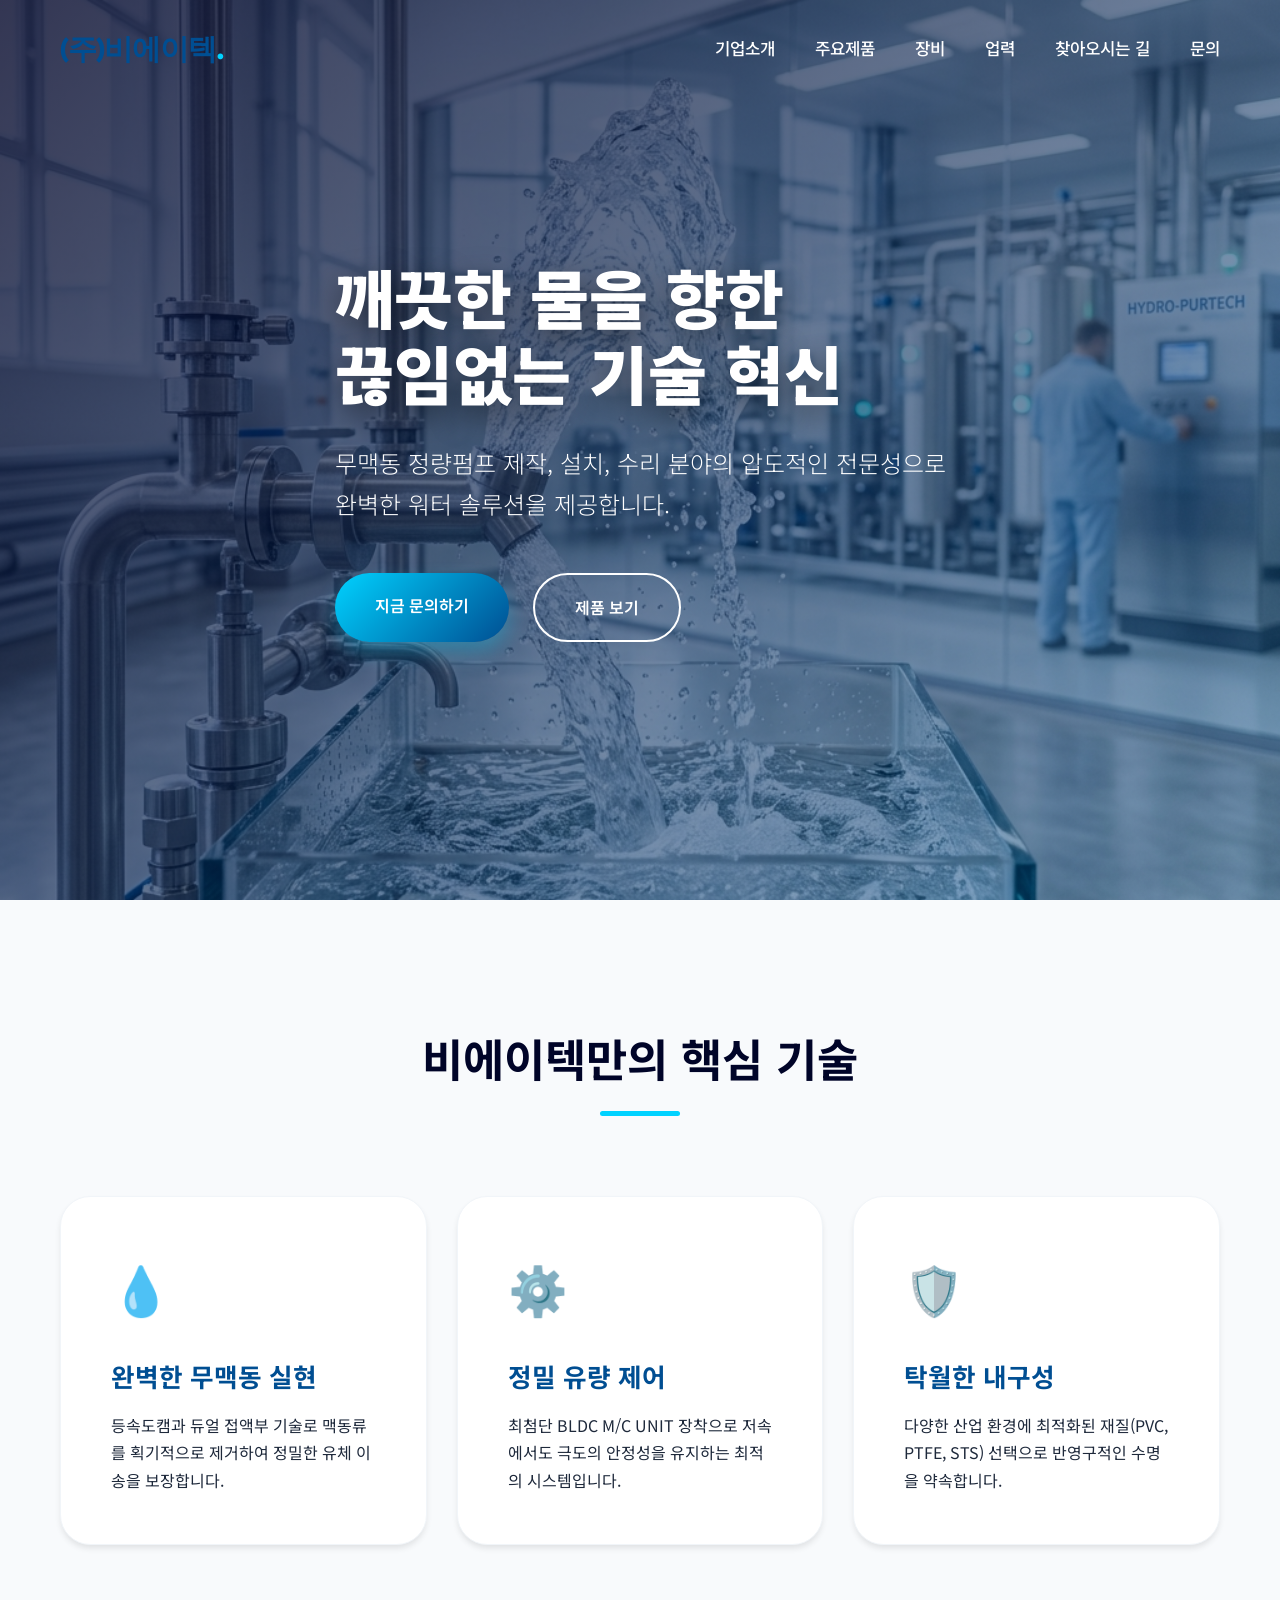
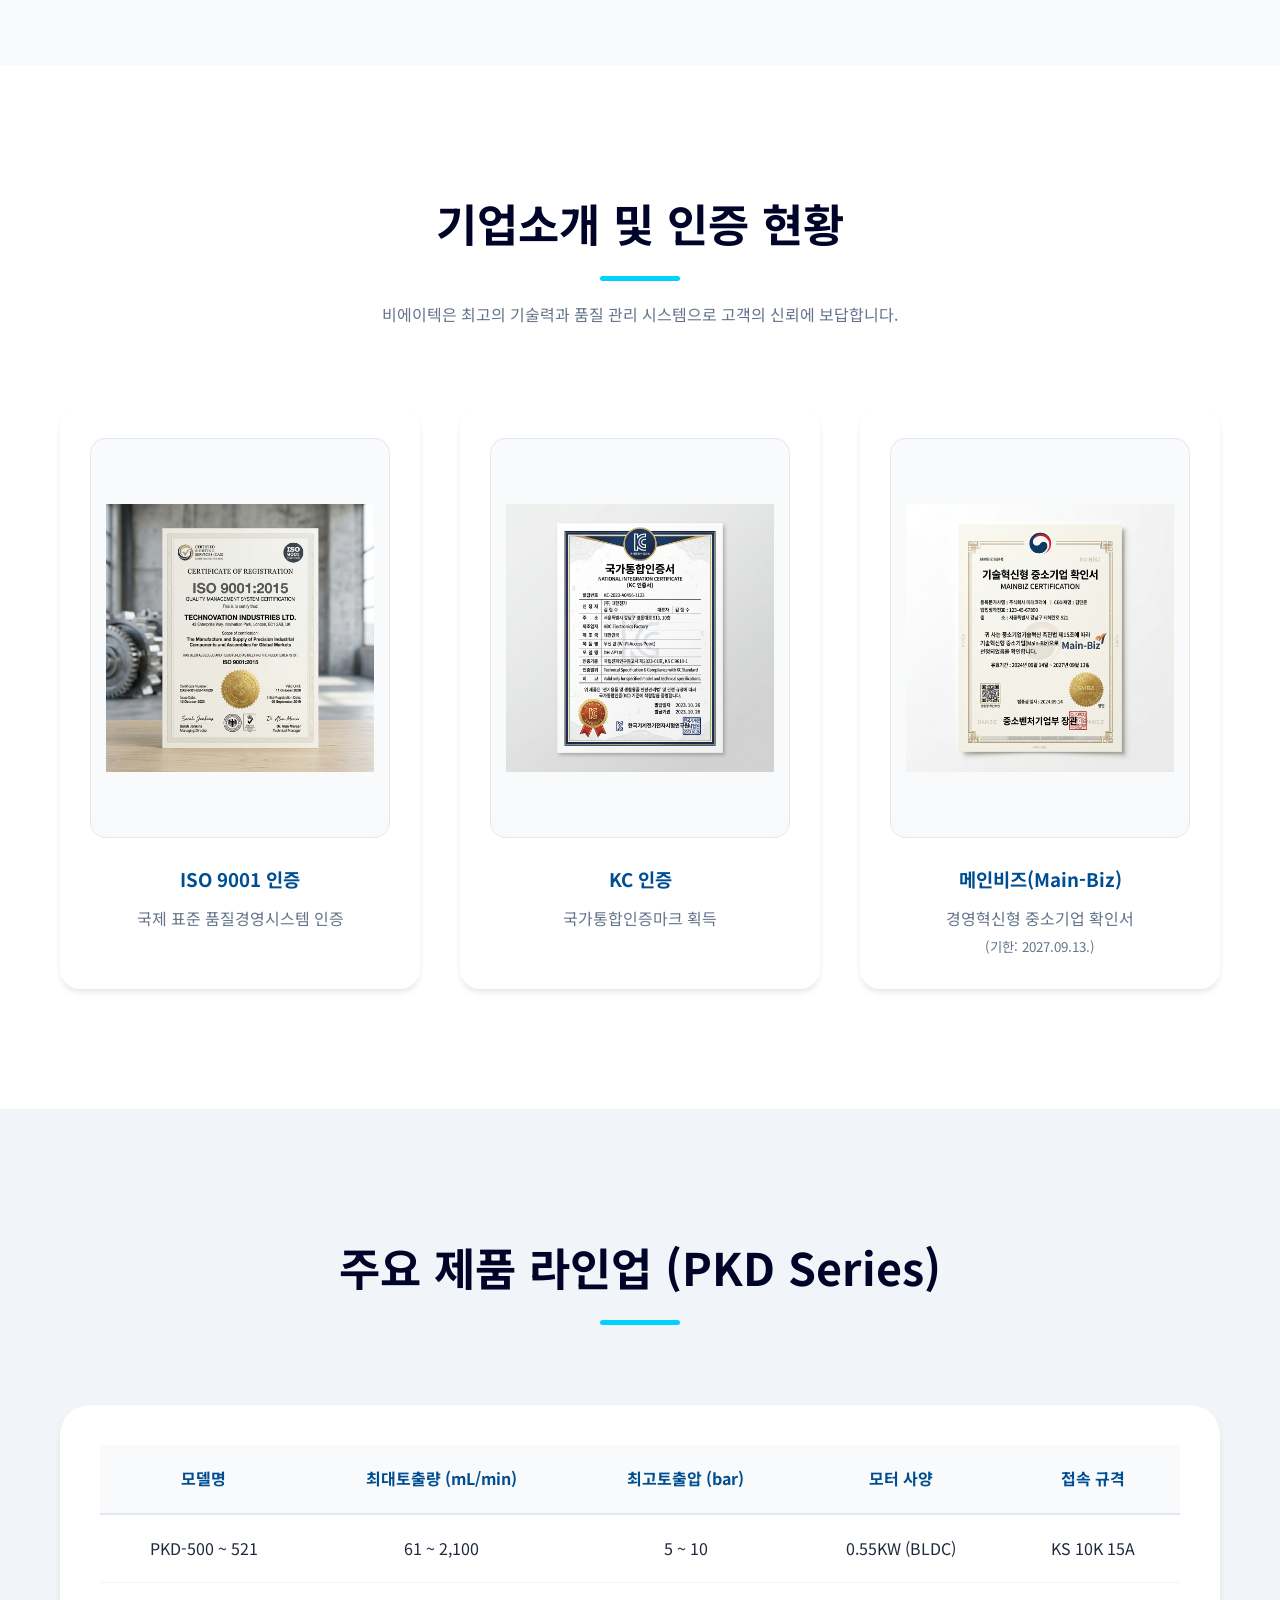
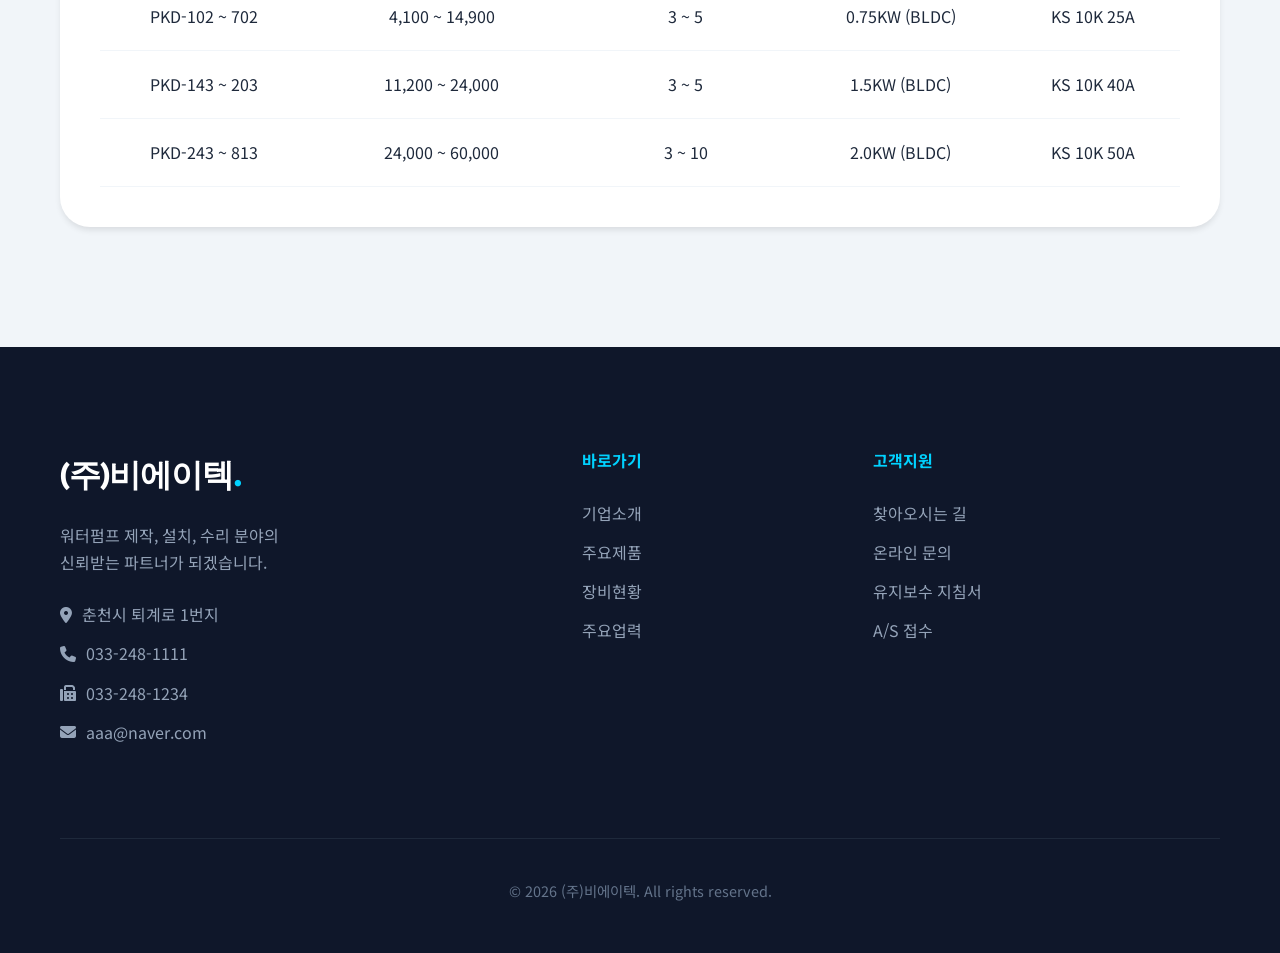
==== Web_ebook/index.html @ 2e884ddb "펌프유지관리지침서를 장비를 클릭하면 스크롤로 이미지로 볼 수 있도록 수정해줘." ====
<!DOCTYPE html>
<html lang="ko">
<head>
    <meta charset="UTF-8">
    <meta name="viewport" content="width=device-width, initial-scale=1.0">
    <title>(주)비에이텍 - 워터펌프 제작·설치·수리 전문기업</title>
    <meta name="description" content="(주)비에이텍은 무맥동 정량펌프 전문 제작 및 유지보수 기업입니다.">
    <link rel="stylesheet" href="index.css">
    <!-- Font Awesome for icons -->
    <link rel="stylesheet" href="https://cdnjs.cloudflare.com/ajax/libs/font-awesome/6.4.0/css/all.min.css">
</head>
<body>

    <!-- Header Navigation -->
    <nav id="navbar">
        <div class="container nav-content">
            <a href="index.html" class="logo">(주)비에이텍<span>.</span></a>
            <ul class="nav-links">
                <li><a href="#certifications">기업소개</a></li>
                <li><a href="product.html">주요제품</a></li>
                <li><a href="equipment.html">장비</a></li>
                <li><a href="sales_history.html">업력</a></li>
                <li><a href="map.html">찾아오시는 길</a></li>
                <li><a href="inquiry.html">문의</a></li>
            </ul>
        </div>
    </nav>

    <!-- Hero Section -->
    <section class="hero">
        <div class="hero-overlay"></div>
        <!-- Using a placeholder if local image is not ready, but the CSS will handle the background -->
        <img src="hero.png" alt="Clean Water" class="hero-img">
        <div class="container hero-content">
            <h1 class="reveal">깨끗한 물을 향한<br>끊임없는 기술 혁신</h1>
            <p class="reveal">무맥동 정량펌프 제작, 설치, 수리 분야의 압도적인 전문성으로<br>완벽한 워터 솔루션을 제공합니다.</p>
            <div class="cta-group reveal">
                <a href="inquiry.html" class="btn btn-primary">지금 문의하기</a>
                <a href="product.html" class="btn" style="border: 2px solid white; color: white;">제품 보기</a>
            </div>
        </div>
    </section>

    <!-- Features Section -->
    <section id="features" class="section">
        <div class="container">
            <div class="section-header reveal">
                <h2>비에이텍만의 핵심 기술</h2>
                <div class="divider"></div>
            </div>
            <div class="features-grid">
                <div class="feature-card reveal">
                    <span class="feature-icon">💧</span>
                    <h3>완벽한 무맥동 실현</h3>
                    <p>등속도캠과 듀얼 접액부 기술로 맥동류를 획기적으로 제거하여 정밀한 유체 이송을 보장합니다.</p>
                </div>
                <div class="feature-card reveal">
                    <span class="feature-icon">⚙️</span>
                    <h3>정밀 유량 제어</h3>
                    <p>최첨단 BLDC M/C UNIT 장착으로 저속에서도 극도의 안정성을 유지하는 최적의 시스템입니다.</p>
                </div>
                <div class="feature-card reveal">
                    <span class="feature-icon">🛡️</span>
                    <h3>탁월한 내구성</h3>
                    <p>다양한 산업 환경에 최적화된 재질(PVC, PTFE, STS) 선택으로 반영구적인 수명을 약속합니다.</p>
                </div>
            </div>
        </div>
    </section>

    <!-- Certifications Section -->
    <section id="certifications" class="section" style="background-color: white;">
        <div class="container">
            <div class="section-header reveal">
                <h2>기업소개 및 인증 현황</h2>
                <div class="divider"></div>
                <p style="margin-top: 20px; color: var(--text-muted);">비에이텍은 최고의 기술력과 품질 관리 시스템으로 고객의 신뢰에 보답합니다.</p>
            </div>
            <div class="cert-grid">
                <div class="cert-item reveal">
                    <div class="cert-img-wrapper">
                        <img src="cert_iso.png" alt="ISO 9001 인증서">
                    </div>
                    <h3>ISO 9001 인증</h3>
                    <p>국제 표준 품질경영시스템 인증</p>
                </div>
                <div class="cert-item reveal">
                    <div class="cert-img-wrapper">
                        <img src="cert_kc.png" alt="KC 인증서">
                    </div>
                    <h3>KC 인증</h3>
                    <p>국가통합인증마크 획득</p>
                </div>
                <div class="cert-item reveal">
                    <div class="cert-img-wrapper">
                        <img src="cert_mainbiz.png" alt="메인비즈 확인서">
                    </div>
                    <h3>메인비즈(Main-Biz)</h3>
                    <p>경영혁신형 중소기업 확인서<br><small>(기한: 2027.09.13.)</small></p>
                </div>
            </div>
        </div>
    </section>

    <!-- Product Table Section -->
    <section id="products" class="section" style="background-color: #f1f5f9;">
        <div class="container">
            <div class="section-header reveal">
                <h2>주요 제품 라인업 (PKD Series)</h2>
                <div class="divider"></div>
            </div>
            <div class="table-container reveal">
                <table>
                    <thead>
                        <tr>
                            <th>모델명</th>
                            <th>최대토출량 (mL/min)</th>
                            <th>최고토출압 (bar)</th>
                            <th>모터 사양</th>
                            <th>접속 규격</th>
                        </tr>
                    </thead>
                    <tbody>
                        <tr>
                            <td>PKD-500 ~ 521</td>
                            <td>61 ~ 2,100</td>
                            <td>5 ~ 10</td>
                            <td>0.55KW (BLDC)</td>
                            <td>KS 10K 15A</td>
                        </tr>
                        <tr>
                            <td>PKD-102 ~ 702</td>
                            <td>4,100 ~ 14,900</td>
                            <td>3 ~ 5</td>
                            <td>0.75KW (BLDC)</td>
                            <td>KS 10K 25A</td>
                        </tr>
                        <tr>
                            <td>PKD-143 ~ 203</td>
                            <td>11,200 ~ 24,000</td>
                            <td>3 ~ 5</td>
                            <td>1.5KW (BLDC)</td>
                            <td>KS 10K 40A</td>
                        </tr>
                        <tr>
                            <td>PKD-243 ~ 813</td>
                            <td>24,000 ~ 60,000</td>
                            <td>3 ~ 10</td>
                            <td>2.0KW (BLDC)</td>
                            <td>KS 10K 50A</td>
                        </tr>
                    </tbody>
                </table>
            </div>
        </div>
    </section>

    <!-- Footer Section -->
    <footer>
        <div class="container">
            <div class="footer-grid">
                <div class="footer-brand">
                    <h3 class="logo">(주)비에이텍<span>.</span></h3>
                    <p style="margin-bottom: 25px; color: #94a3b8;">워터펌프 제작, 설치, 수리 분야의<br>신뢰받는 파트너가 되겠습니다.</p>
                    <div class="footer-info">
                        <p><i class="fas fa-map-marker-alt"></i> 춘천시 퇴계로 1번지</p>
                        <p><i class="fas fa-phone"></i> 033-248-1111</p>
                        <p><i class="fas fa-fax"></i> 033-248-1234</p>
                        <p><i class="fas fa-envelope"></i> aaa@naver.com</p>
                    </div>
                </div>
                <div class="footer-links">
                    <h4>바로가기</h4>
                    <ul>
                        <li><a href="intro.html">기업소개</a></li>
                        <li><a href="product.html">주요제품</a></li>
                        <li><a href="equipment.html">장비현황</a></li>
                        <li><a href="sales_history.html">주요업력</a></li>
                    </ul>
                </div>
                <div class="footer-links">
                    <h4>고객지원</h4>
                    <ul>
                        <li><a href="map.html">찾아오시는 길</a></li>
                        <li><a href="inquiry.html">온라인 문의</a></li>
                        <li><a href="#">유지보수 지침서</a></li>
                        <li><a href="#">A/S 접수</a></li>
                    </ul>
                </div>
            </div>
            <div class="footer-bottom">
                <p>&copy; 2026 (주)비에이텍. All rights reserved.</p>
            </div>
        </div>
    </footer>

    <script src="script.js"></script>
</body>
</html>
---- Web_ebook/index.css ----
@import url('https://fonts.googleapis.com/css2?family=Outfit:wght@300;400;600;800&family=Noto+Sans+KR:wght@300;400;500;700;900&display=swap');

:root {
    --primary: #004e92;
    --primary-dark: #000428;
    --secondary: #00d2ff;
    --accent: #00f2fe;
    --white: #ffffff;
    --bg-light: #f8fafc;
    --text-main: #1e293b;
    --text-muted: #64748b;
    --glass: rgba(255, 255, 255, 0.7);
    --glass-border: rgba(255, 255, 255, 0.4);
    --shadow-sm: 0 4px 6px -1px rgb(0 0 0 / 0.1);
    --shadow-lg: 0 20px 25px -5px rgb(0 0 0 / 0.1);
    --transition: all 0.5s cubic-bezier(0.4, 0, 0.2, 1);
}

* {
    margin: 0;
    padding: 0;
    box-sizing: border-box;
}

body {
    font-family: 'Noto Sans KR', sans-serif;
    color: var(--text-main);
    line-height: 1.7;
    background-color: var(--bg-light);
    overflow-x: hidden;
}

/* --- Layout --- */
.container {
    max-width: 1200px;
    margin: 0 auto;
    padding: 0 20px;
}

section {
    padding: 120px 0;
}

/* --- Navigation --- */
nav {
    position: fixed;
    top: 0;
    width: 100%;
    z-index: 1000;
    padding: 1.5rem 0;
    transition: var(--transition);
}

nav.scrolled {
    background: rgba(255, 255, 255, 0.85);
    backdrop-filter: blur(15px);
    padding: 1rem 0;
    box-shadow: var(--shadow-sm);
    border-bottom: 1px solid var(--glass-border);
}

.nav-content {
    display: flex;
    justify-content: space-between;
    align-items: center;
}

.logo {
    font-family: 'Outfit', sans-serif;
    font-size: 1.8rem;
    font-weight: 800;
    color: var(--primary);
    text-decoration: none;
    letter-spacing: -1px;
}

.logo span {
    color: var(--secondary);
}

.nav-links {
    display: flex;
    gap: 2.5rem;
    list-style: none;
}

.nav-links a {
    text-decoration: none;
    color: var(--text-main);
    font-weight: 500;
    font-size: 1.05rem;
    transition: var(--transition);
    position: relative;
}

nav:not(.scrolled) .nav-links a {
    color: white;
}

.nav-links a::after {
    content: '';
    position: absolute;
    bottom: -5px;
    left: 0;
    width: 0;
    height: 2px;
    background: var(--secondary);
    transition: var(--transition);
}

.nav-links a:hover::after {
    width: 100%;
}

/* --- Hero Section --- */
.hero {
    height: 100vh;
    display: flex;
    align-items: center;
    position: relative;
    background: var(--primary-dark);
    color: white;
    overflow: hidden;
}

.hero-overlay {
    position: absolute;
    top: 0;
    left: 0;
    width: 100%;
    height: 100%;
    background: linear-gradient(135deg, rgba(0, 4, 40, 0.8) 0%, rgba(0, 78, 146, 0.4) 100%);
    z-index: 1;
}

.hero-img {
    position: absolute;
    top: 0;
    left: 0;
    width: 100%;
    height: 100%;
    object-fit: cover;
    z-index: 0;
    animation: zoomOut 20s infinite alternate;
}

@keyframes zoomOut {
    from { transform: scale(1); }
    to { transform: scale(1.1); }
}

.hero-content {
    position: relative;
    z-index: 2;
    max-width: 800px;
}

.hero h1 {
    font-size: 4rem;
    font-weight: 900;
    line-height: 1.2;
    margin-bottom: 2rem;
    text-shadow: 0 10px 30px rgba(0,0,0,0.5);
}

.hero p {
    font-size: 1.5rem;
    font-weight: 300;
    margin-bottom: 3rem;
    opacity: 0.9;
}

.cta-group {
    display: flex;
    gap: 1.5rem;
}

.btn {
    padding: 1.2rem 2.5rem;
    border-radius: 50px;
    font-weight: 600;
    text-decoration: none;
    transition: var(--transition);
    display: inline-block;
}

.btn-primary {
    background: linear-gradient(135deg, var(--secondary), var(--primary));
    color: white;
    box-shadow: 0 10px 20px rgba(0, 210, 255, 0.3);
}

.btn-primary:hover {
    transform: translateY(-5px);
    box-shadow: 0 15px 30px rgba(0, 210, 255, 0.4);
}

/* --- Features --- */
.section-header {
    text-align: center;
    margin-bottom: 80px;
}

.section-header h2 {
    font-size: 2.8rem;
    color: var(--primary-dark);
    margin-bottom: 15px;
}

.section-header .divider {
    width: 80px;
    height: 5px;
    background: var(--secondary);
    margin: 0 auto;
    border-radius: 10px;
}

.features-grid {
    display: grid;
    grid-template-columns: repeat(auto-fit, minmax(350px, 1fr));
    gap: 30px;
}

.feature-card {
    background: white;
    padding: 50px;
    border-radius: 30px;
    box-shadow: var(--shadow-sm);
    transition: var(--transition);
    border: 1px solid #f1f5f9;
}

.feature-card:hover {
    transform: translateY(-10px);
    box-shadow: var(--shadow-lg);
}

.feature-icon {
    font-size: 3rem;
    margin-bottom: 25px;
    display: block;
}

.feature-card h3 {
    font-size: 1.6rem;
    margin-bottom: 15px;
    color: var(--primary);
}

/* --- Certifications --- */
.cert-grid {
    display: grid;
    grid-template-columns: repeat(auto-fit, minmax(300px, 1fr));
    gap: 40px;
    margin-top: 50px;
}

.cert-item {
    text-align: center;
    background: white;
    padding: 30px;
    border-radius: 20px;
    box-shadow: var(--shadow-sm);
    transition: var(--transition);
}

.cert-item:hover {
    transform: translateY(-15px);
    box-shadow: var(--shadow-lg);
}

.cert-img-wrapper {
    width: 100%;
    height: 400px;
    background: #f8fafc;
    border-radius: 15px;
    overflow: hidden;
    margin-bottom: 25px;
    border: 1px solid #e2e8f0;
    display: flex;
    align-items: center;
    justify-content: center;
}

.cert-img-wrapper img {
    max-width: 90%;
    max-height: 90%;
    object-fit: contain;
    transition: var(--transition);
}

.cert-item:hover .cert-img-wrapper img {
    transform: scale(1.05);
}

.cert-item h3 {
    color: var(--primary);
    margin-bottom: 10px;
}

.cert-item p {
    color: var(--text-muted);
}

/* --- Table --- */
.table-container {
    background: white;
    padding: 40px;
    border-radius: 30px;
    box-shadow: var(--shadow-sm);
    overflow-x: auto;
}

table {
    width: 100%;
    border-collapse: collapse;
    min-width: 800px;
}

th {
    background: var(--bg-light);
    color: var(--primary);
    padding: 20px;
    text-align: center;
    font-weight: 700;
    border-bottom: 2px solid #e2e8f0;
}

td {
    padding: 20px;
    text-align: center;
    border-bottom: 1px solid #f1f5f9;
}

tr:hover {
    background-color: #f8fafc;
}

/* --- Footer --- */
footer {
    background: #0f172a;
    color: white;
    padding: 100px 0 50px;
}

.footer-grid {
    display: grid;
    grid-template-columns: 2fr 1fr 1.5fr;
    gap: 60px;
    margin-bottom: 80px;
}

.footer-brand h3 {
    font-size: 2rem;
    margin-bottom: 20px;
    color: white;
}

.footer-info p {
    color: #94a3b8;
    margin-bottom: 12px;
    display: flex;
    align-items: center;
    gap: 10px;
}

.footer-links h4 {
    margin-bottom: 25px;
    color: var(--secondary);
}

.footer-links ul {
    list-style: none;
}

.footer-links li {
    margin-bottom: 12px;
}

.footer-links a {
    color: #94a3b8;
    text-decoration: none;
    transition: var(--transition);
}

.footer-links a:hover {
    color: white;
    padding-left: 5px;
}

.footer-bottom {
    border-top: 1px solid #1e293b;
    padding-top: 40px;
    text-align: center;
    color: #64748b;
    font-size: 0.9rem;
}

/* --- Animations --- */
.reveal {
    opacity: 0;
    transform: translateY(40px);
    transition: all 1s ease-out;
}

.reveal.active {
    opacity: 1;
    transform: translateY(0);
}

/* Responsive */
@media (max-width: 1024px) {
    .footer-grid { grid-template-columns: 1fr 1fr; }
}

@media (max-width: 768px) {
    .hero h1 { font-size: 2.5rem; }
    .nav-links { display: none; }
    .footer-grid { grid-template-columns: 1fr; }
}
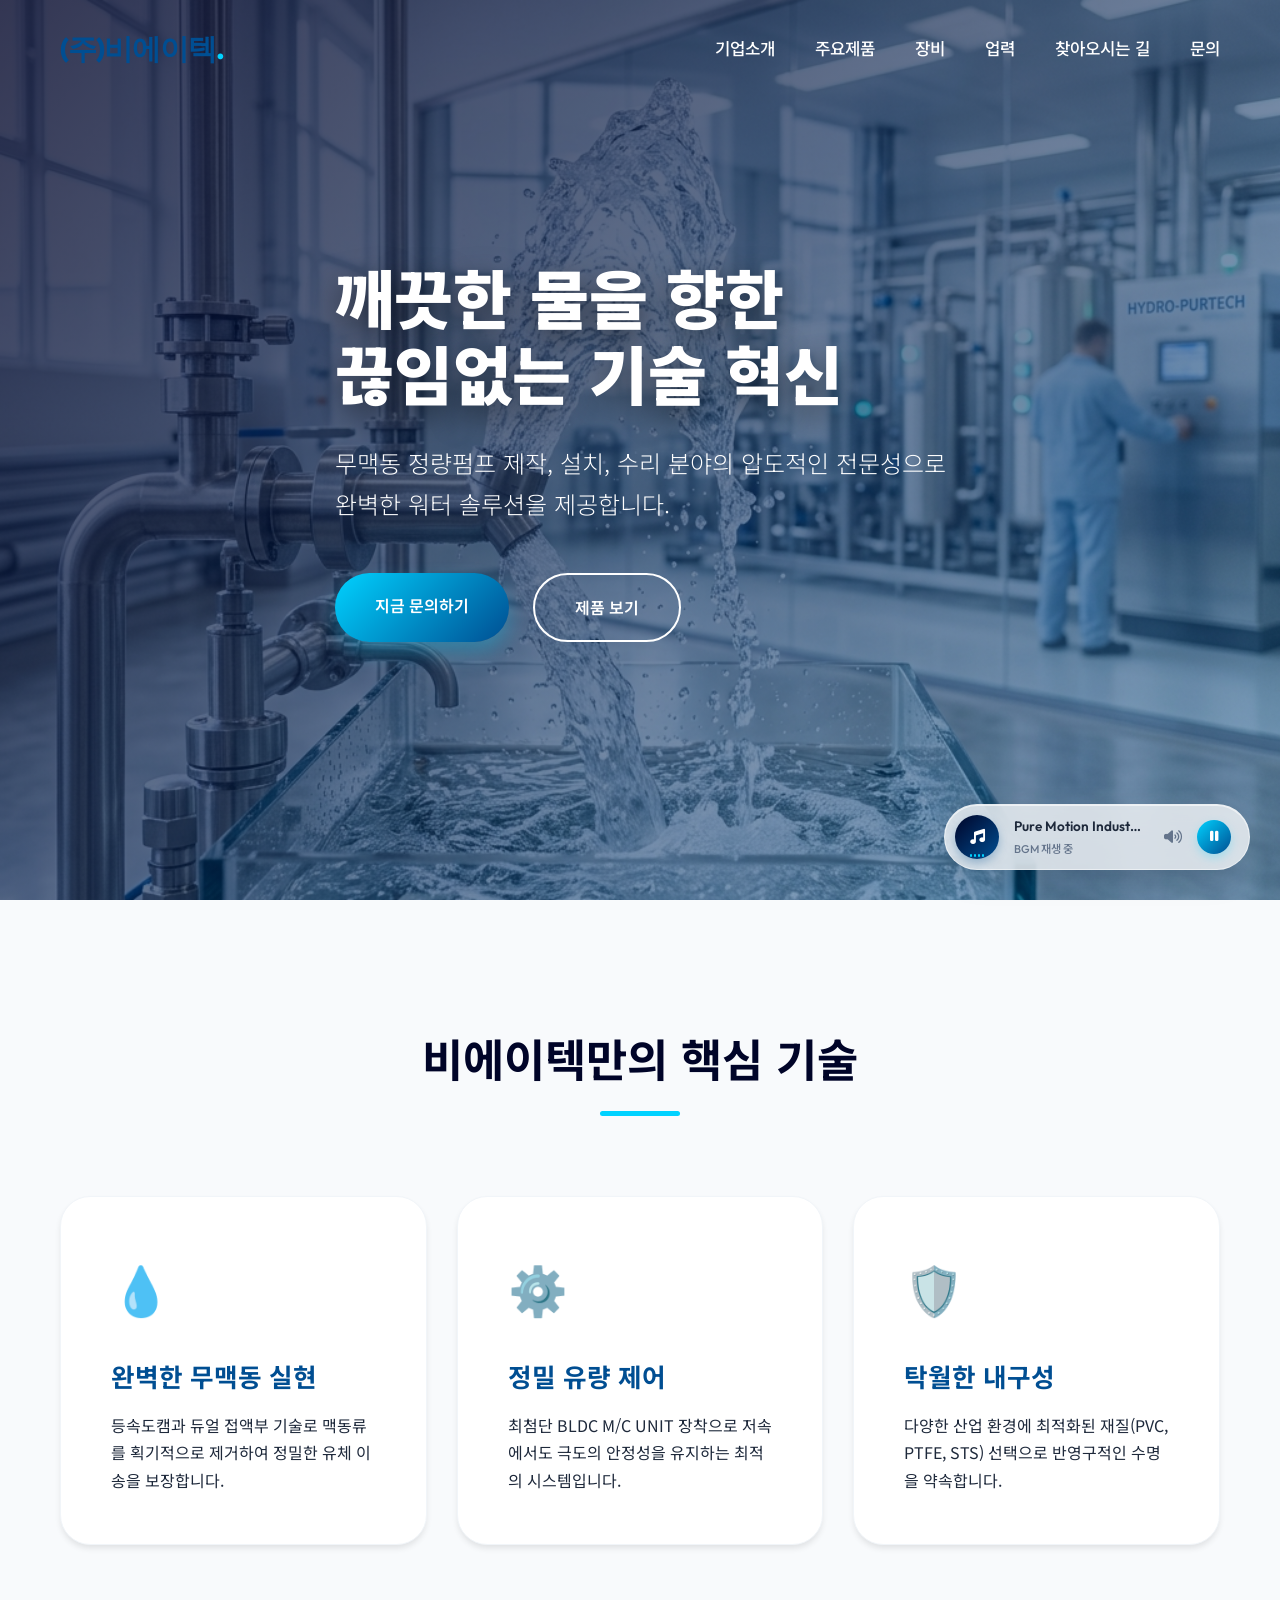
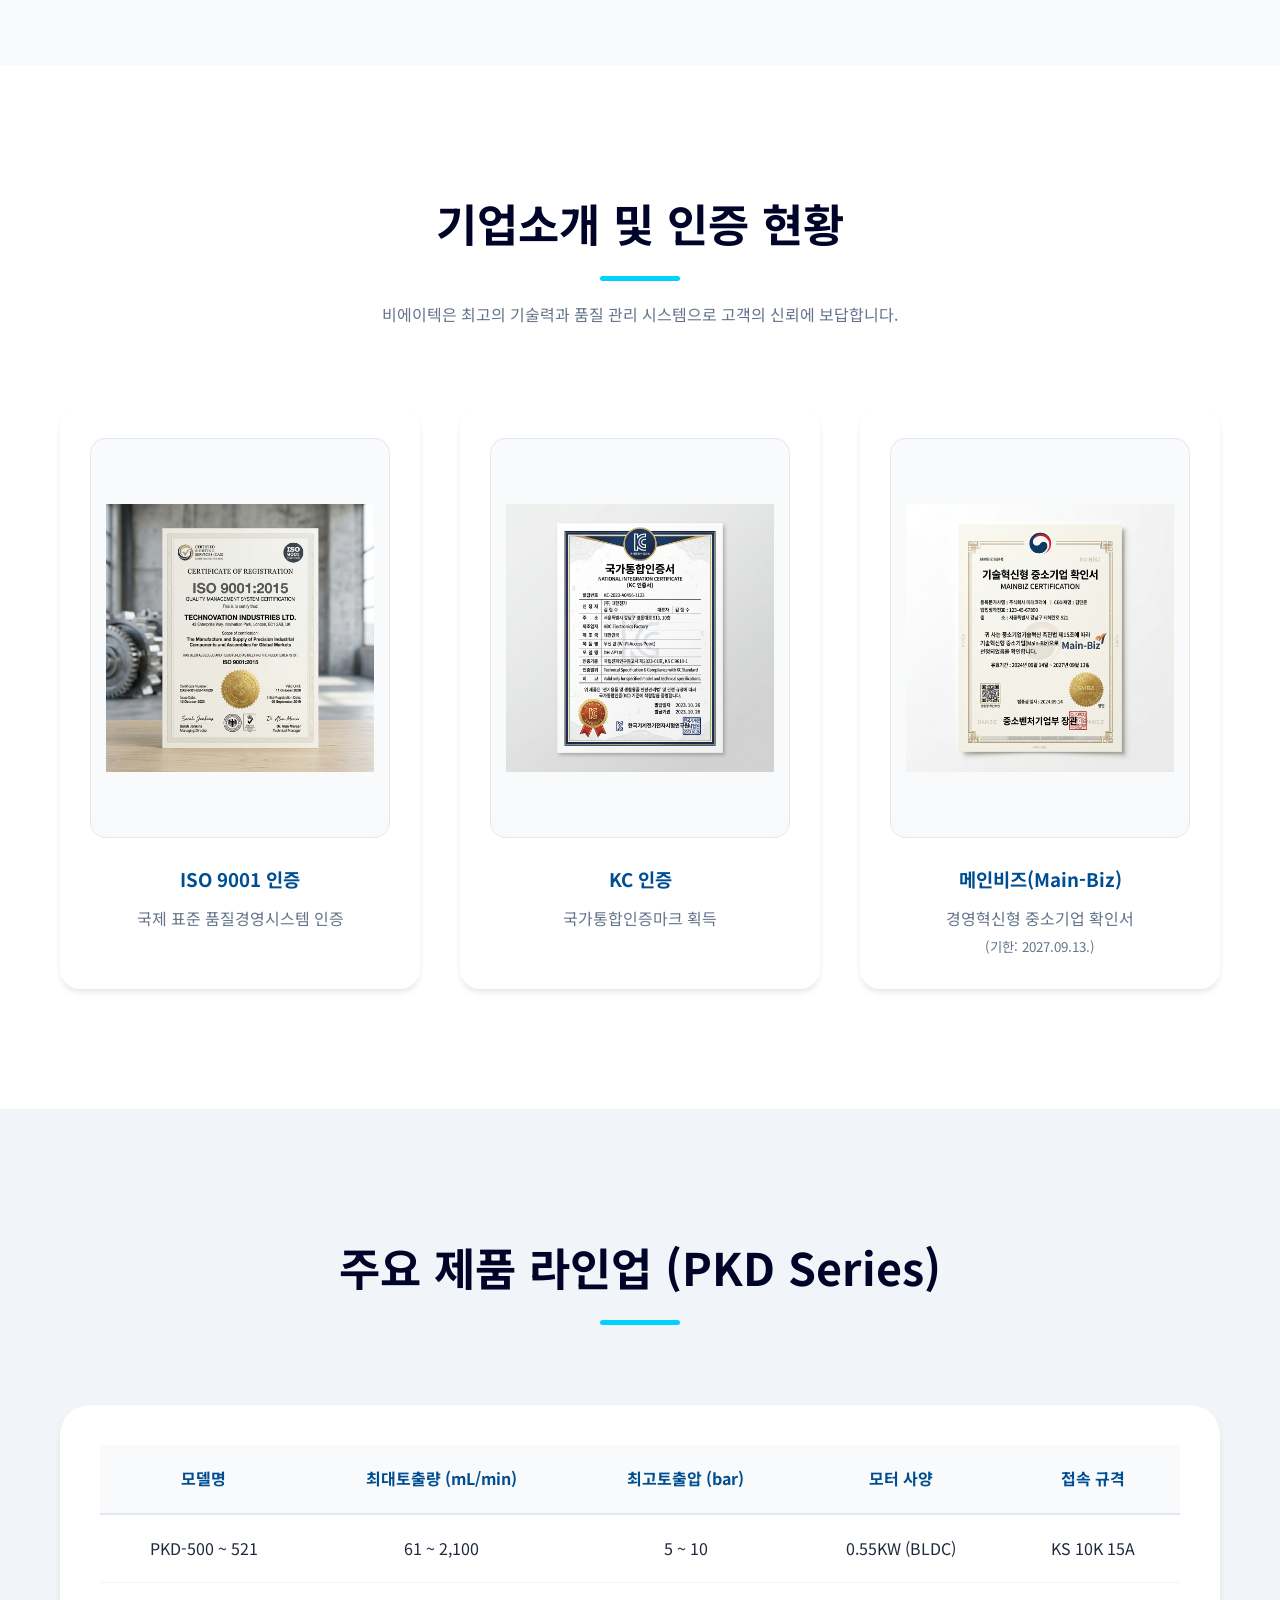
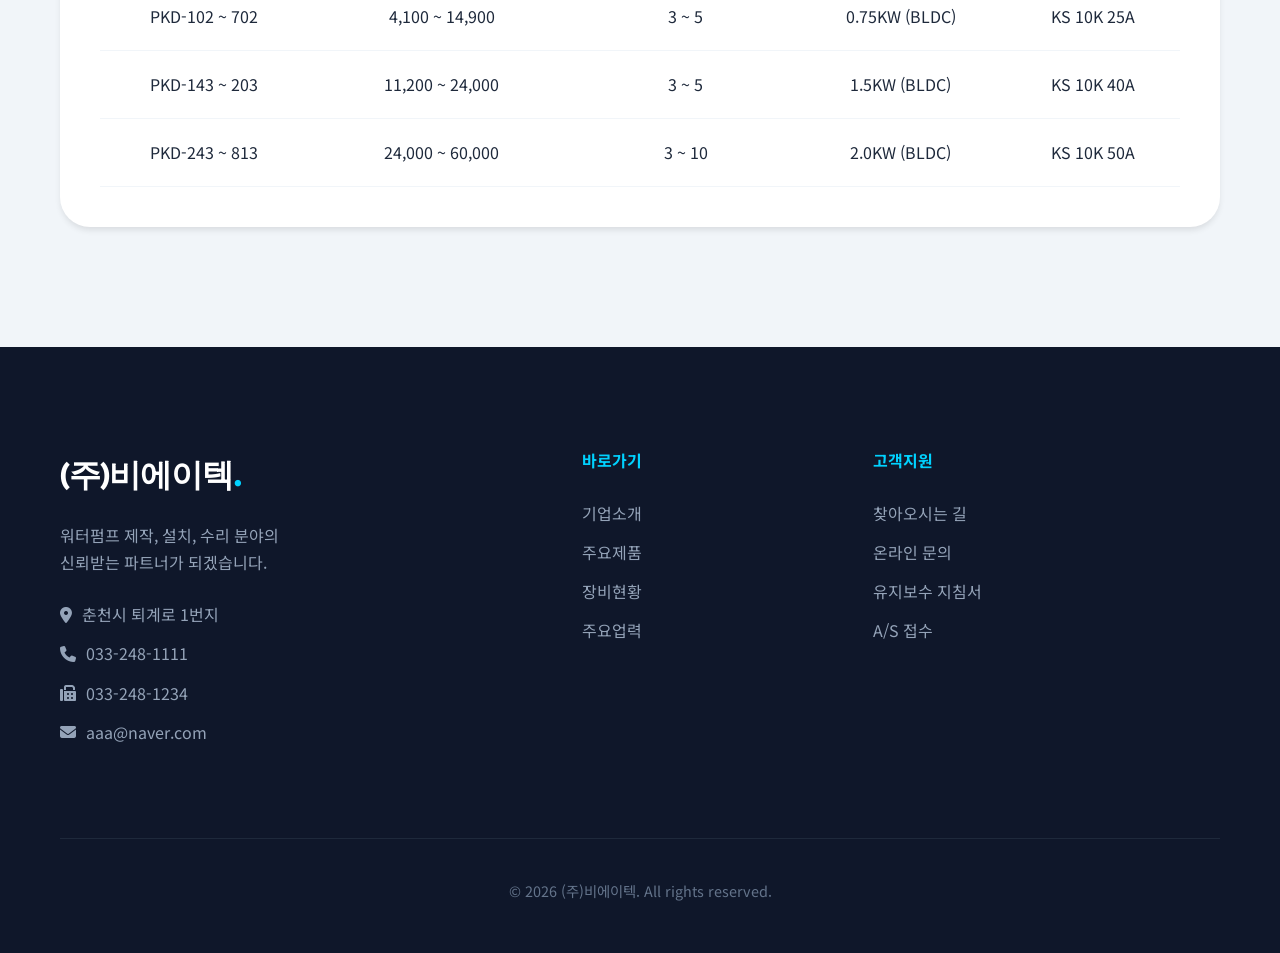
==== commit e09c4d4a: "홈페이지에 들어가면 mp3파일이 재생되도록 수정해줘." ====
--- a/Web_ebook/index.html
+++ b/Web_ebook/index.html
@@ -194,6 +194,48 @@
         </div>
     </footer>
 
+    <!-- Beautiful BGM Player -->
+    <div id="bgm-player" class="bgm-player">
+        <audio id="bgm-audio" src="Pure Motion Industrial.mp3" loop autoplay preload="auto"></audio>
+        
+        <!-- Track Disc -->
+        <div class="disc-container">
+            <div class="disc" id="bgm-disc">
+                <i class="fas fa-music"></i>
+            </div>
+            <!-- Equalizer Bouncing Bars -->
+            <div class="eq-bars" id="bgm-eq">
+                <span class="bar"></span>
+                <span class="bar"></span>
+                <span class="bar"></span>
+                <span class="bar"></span>
+            </div>
+        </div>
+
+        <!-- Track Info & Controls -->
+        <div class="bgm-info">
+            <div class="bgm-title">Pure Motion Industrial</div>
+            <div class="bgm-status" id="bgm-status">BGM 꺼짐</div>
+        </div>
+        
+        <div class="bgm-controls">
+            <!-- Volume Control -->
+            <div class="volume-container">
+                <button class="control-btn" id="bgm-mute-btn" title="음소거">
+                    <i class="fas fa-volume-up" id="bgm-volume-icon"></i>
+                </button>
+                <div class="volume-slider-wrapper">
+                    <input type="range" id="bgm-volume" class="volume-slider" min="0" max="1" step="0.05" value="0.5">
+                </div>
+            </div>
+            
+            <!-- Play/Pause Toggle -->
+            <button class="play-btn" id="bgm-toggle-btn" title="재생/일시정지">
+                <i class="fas fa-play" id="bgm-play-icon"></i>
+            </button>
+        </div>
+    </div>
+
     <script src="script.js"></script>
 </body>
 </html>
--- a/Web_ebook/index.css
+++ b/Web_ebook/index.css
@@ -418,3 +418,241 @@
     .nav-links { display: none; }
     .footer-grid { grid-template-columns: 1fr; }
 }
+
+/* --- Premium BGM Player --- */
+.bgm-player {
+    position: fixed;
+    bottom: 30px;
+    right: 30px;
+    z-index: 9999;
+    background: rgba(255, 255, 255, 0.75);
+    backdrop-filter: blur(20px);
+    -webkit-backdrop-filter: blur(20px);
+    border: 1px solid rgba(255, 255, 255, 0.5);
+    border-radius: 50px;
+    padding: 10px 18px 10px 10px;
+    display: flex;
+    align-items: center;
+    gap: 15px;
+    box-shadow: 0 10px 30px rgba(0, 0, 0, 0.1), 
+                inset 0 1px 0 rgba(255, 255, 255, 0.6);
+    transition: all 0.4s cubic-bezier(0.165, 0.84, 0.44, 1);
+    transform: translateY(100px);
+    opacity: 0;
+    font-family: 'Outfit', 'Noto Sans KR', sans-serif;
+    user-select: none;
+}
+
+.bgm-player.show {
+    transform: translateY(0);
+    opacity: 1;
+}
+
+.bgm-player:hover {
+    background: rgba(255, 255, 255, 0.85);
+    box-shadow: 0 15px 35px rgba(0, 78, 146, 0.15), 
+                inset 0 1px 0 rgba(255, 255, 255, 0.8);
+    transform: scale(1.02);
+}
+
+/* Disc Container */
+.disc-container {
+    position: relative;
+    width: 44px;
+    height: 44px;
+    display: flex;
+    align-items: center;
+    justify-content: center;
+}
+
+.disc {
+    width: 100%;
+    height: 100%;
+    background: linear-gradient(135deg, #000428 0%, #004e92 100%);
+    border-radius: 50%;
+    display: flex;
+    align-items: center;
+    justify-content: center;
+    color: var(--white);
+    font-size: 0.95rem;
+    box-shadow: 0 4px 10px rgba(0, 78, 146, 0.3);
+    transition: transform 0.5s ease;
+    animation: discSpin 4s linear infinite paused;
+}
+
+.bgm-player.playing .disc {
+    animation-play-state: running;
+}
+
+@keyframes discSpin {
+    from { transform: rotate(0deg); }
+    to { transform: rotate(360deg); }
+}
+
+/* Equalizer */
+.eq-bars {
+    position: absolute;
+    bottom: 2px;
+    display: flex;
+    gap: 2px;
+    align-items: flex-end;
+    height: 12px;
+}
+
+.eq-bars .bar {
+    width: 2px;
+    height: 3px;
+    background: var(--secondary);
+    border-radius: 1px;
+    transition: height 0.2s ease;
+}
+
+.bgm-player.playing .eq-bars .bar {
+    animation: bounce 0.8s ease-in-out infinite alternate;
+}
+
+.bgm-player.playing .eq-bars .bar:nth-child(1) { animation-delay: 0.1s; }
+.bgm-player.playing .eq-bars .bar:nth-child(2) { animation-delay: 0.3s; }
+.bgm-player.playing .eq-bars .bar:nth-child(3) { animation-delay: 0.0s; }
+.bgm-player.playing .eq-bars .bar:nth-child(4) { animation-delay: 0.2s; }
+
+@keyframes bounce {
+    0% { height: 3px; }
+    100% { height: 12px; }
+}
+
+/* Track Info */
+.bgm-info {
+    display: flex;
+    flex-direction: column;
+    justify-content: center;
+    min-width: 130px;
+}
+
+.bgm-title {
+    font-size: 0.85rem;
+    font-weight: 600;
+    color: var(--text-main);
+    white-space: nowrap;
+    overflow: hidden;
+    text-overflow: ellipsis;
+    max-width: 130px;
+}
+
+.bgm-status {
+    font-size: 0.7rem;
+    color: var(--text-muted);
+    font-weight: 500;
+    margin-top: 1px;
+}
+
+/* Controls */
+.bgm-controls {
+    display: flex;
+    align-items: center;
+    gap: 8px;
+}
+
+.control-btn, .play-btn {
+    border: none;
+    background: none;
+    cursor: pointer;
+    display: flex;
+    align-items: center;
+    justify-content: center;
+    transition: all 0.3s ease;
+    outline: none;
+}
+
+.control-btn {
+    color: var(--text-muted);
+    font-size: 0.9rem;
+    width: 28px;
+    height: 28px;
+    border-radius: 50%;
+}
+
+.control-btn:hover {
+    color: var(--primary);
+    background: rgba(0, 78, 146, 0.08);
+}
+
+.play-btn {
+    background: linear-gradient(135deg, var(--secondary), var(--primary));
+    color: white;
+    width: 34px;
+    height: 34px;
+    border-radius: 50%;
+    font-size: 0.85rem;
+    box-shadow: 0 4px 10px rgba(0, 210, 255, 0.25);
+    margin-left: 2px;
+}
+
+.play-btn:hover {
+    transform: scale(1.08);
+    box-shadow: 0 6px 15px rgba(0, 210, 255, 0.35);
+}
+
+/* Volume Slider on Hover */
+.volume-container {
+    display: flex;
+    align-items: center;
+    position: relative;
+}
+
+.volume-slider-wrapper {
+    width: 0;
+    overflow: hidden;
+    transition: width 0.3s cubic-bezier(0.165, 0.84, 0.44, 1);
+    display: flex;
+    align-items: center;
+}
+
+.volume-container:hover .volume-slider-wrapper {
+    width: 70px;
+    margin-right: 5px;
+}
+
+.volume-slider {
+    -webkit-appearance: none;
+    width: 100%;
+    height: 4px;
+    border-radius: 2px;
+    background: #e2e8f0;
+    outline: none;
+    cursor: pointer;
+}
+
+.volume-slider::-webkit-slider-thumb {
+    -webkit-appearance: none;
+    appearance: none;
+    width: 10px;
+    height: 10px;
+    border-radius: 50%;
+    background: var(--primary);
+    cursor: pointer;
+    transition: transform 0.1s ease;
+}
+
+.volume-slider::-webkit-slider-thumb:hover {
+    transform: scale(1.3);
+}
+
+/* Mobile responsive BGM */
+@media (max-width: 480px) {
+    .bgm-player {
+        bottom: 20px;
+        right: 20px;
+        left: 20px;
+        justify-content: space-between;
+        padding: 8px 15px;
+    }
+    .bgm-info {
+        min-width: 0;
+        flex: 1;
+        margin-left: 10px;
+    }
+    .bgm-title {
+        max-width: 160px;
+    }
+}
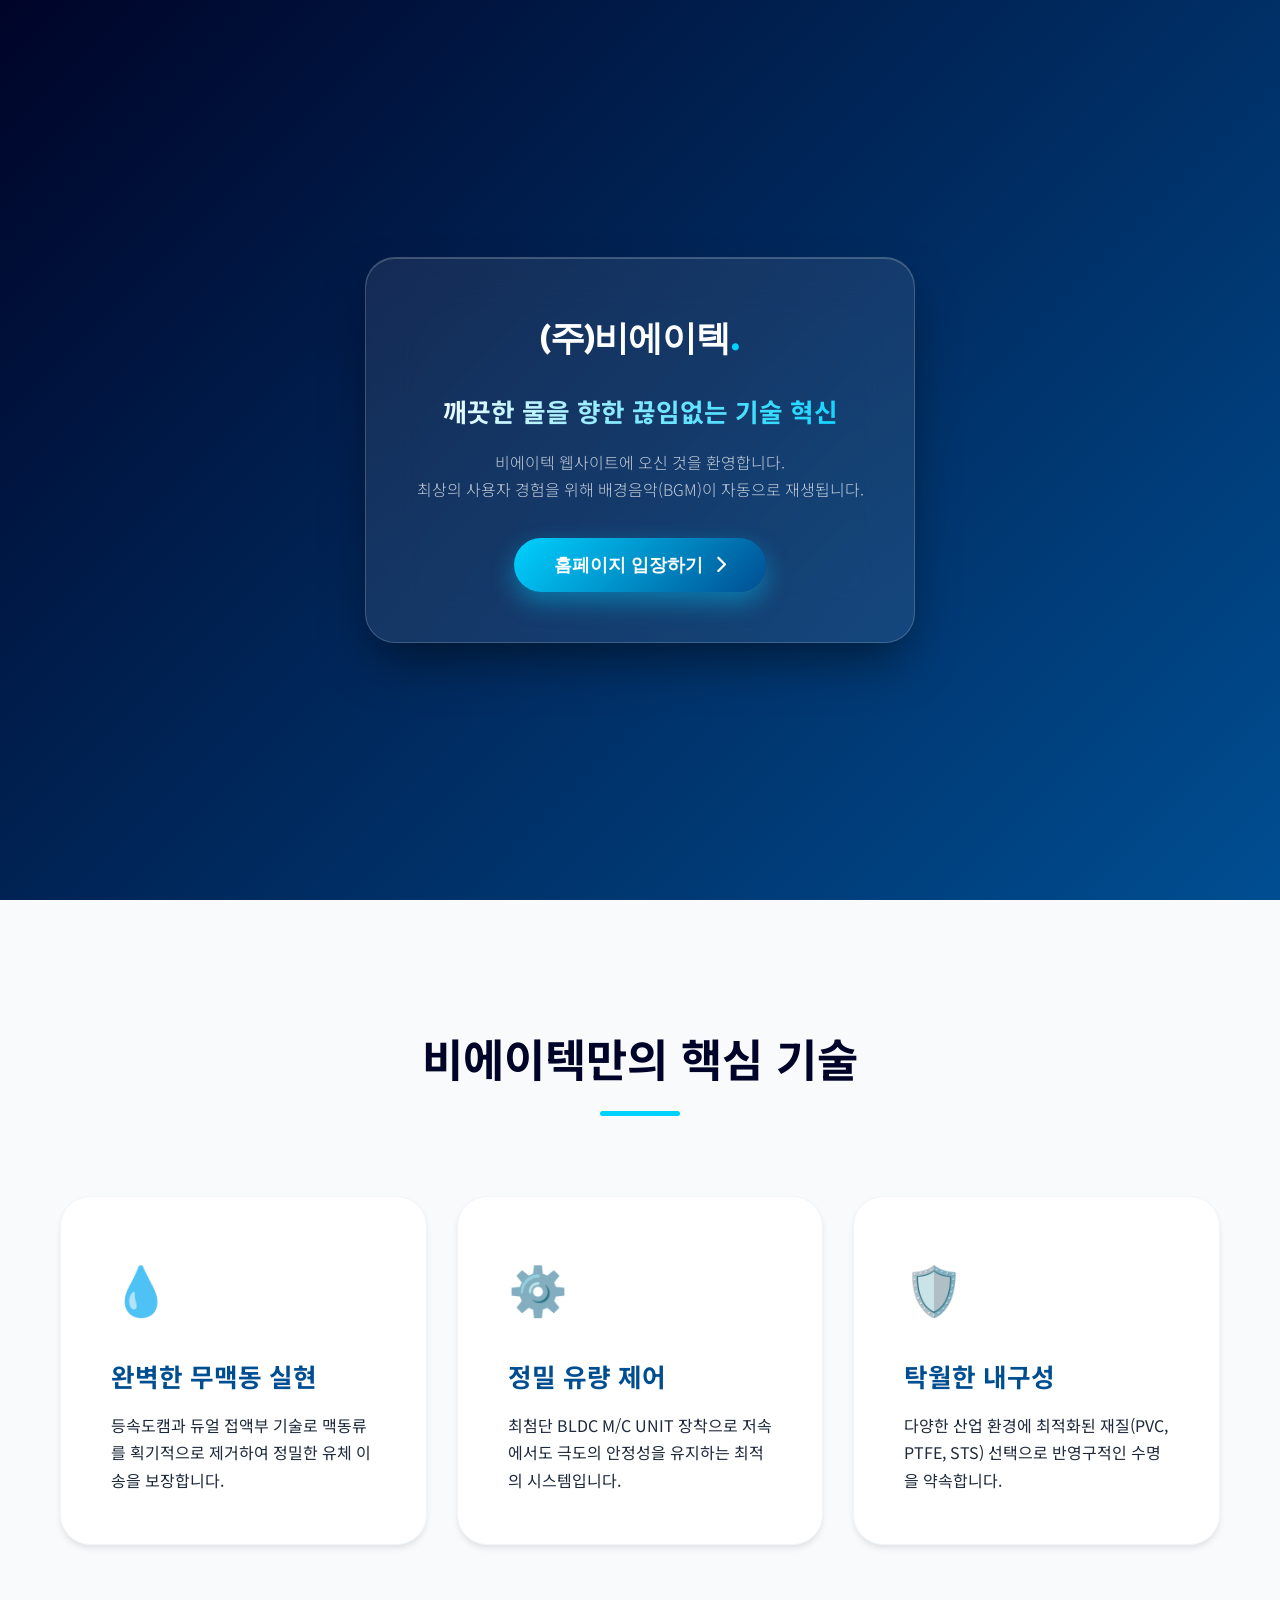
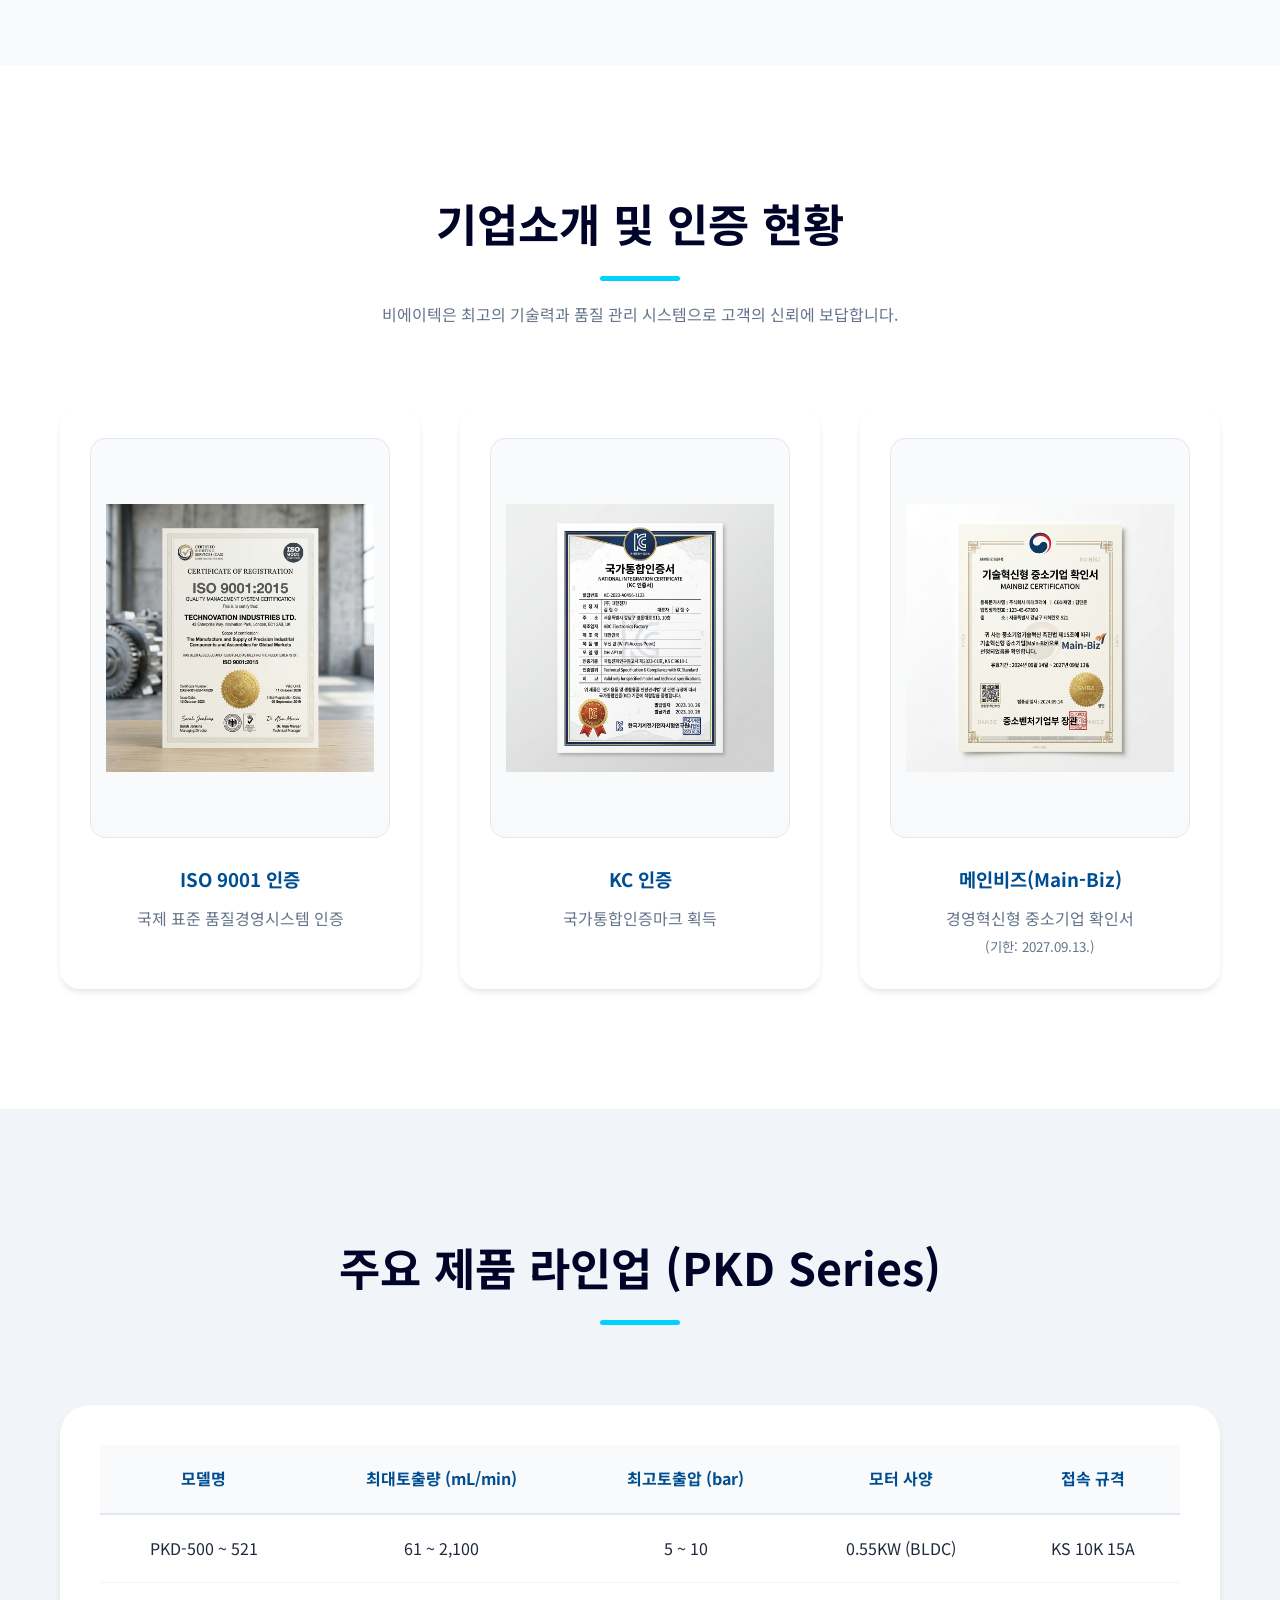
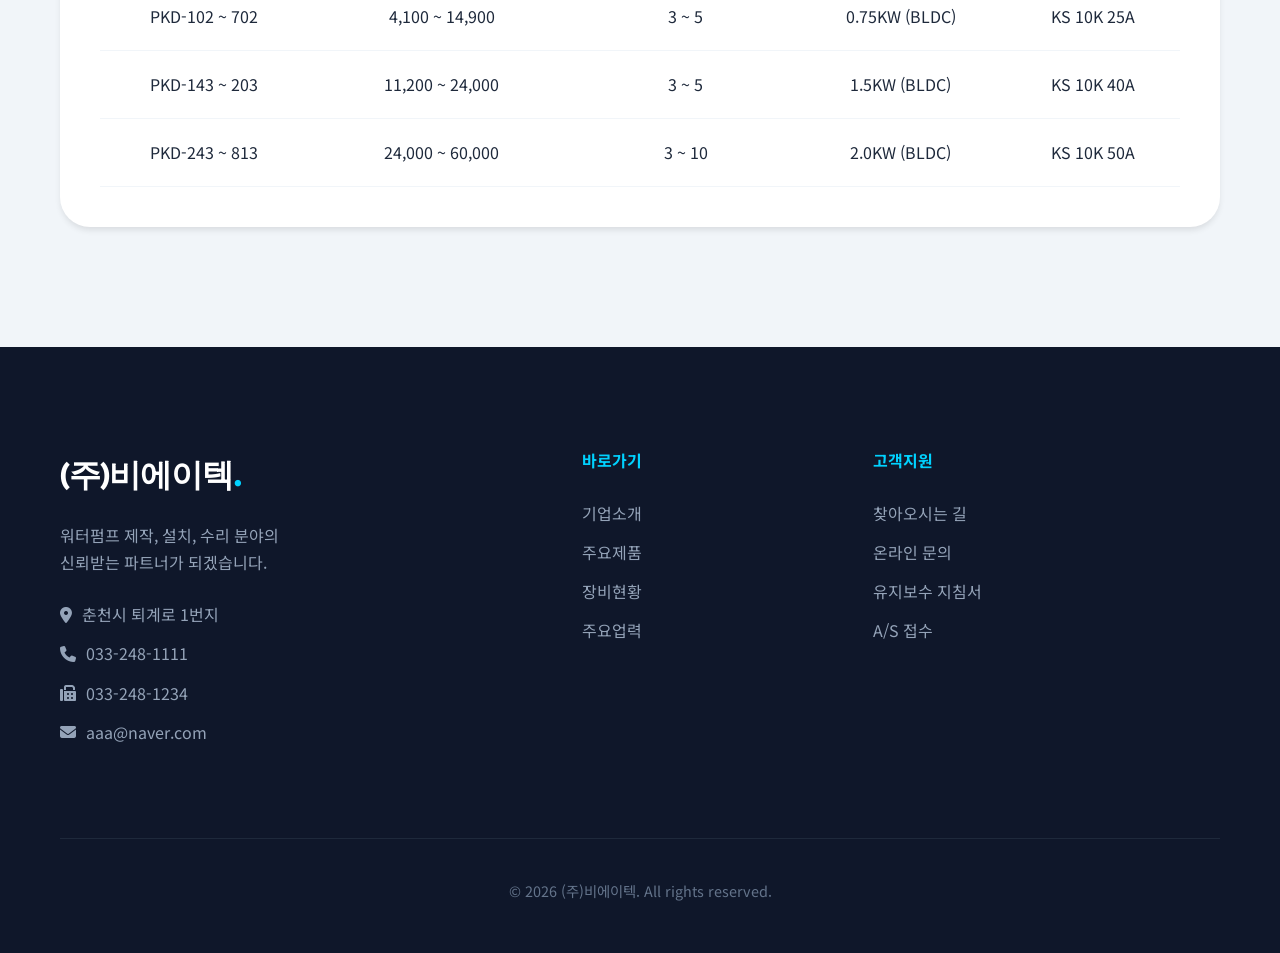
==== commit 9ddafe75: "Pure Motion Industrial.mp3파일의 노래가 누르지 않아도 사이트에  자동재생되도록 수정해줘." ====
--- a/Web_ebook/index.html
+++ b/Web_ebook/index.html
@@ -194,6 +194,19 @@
         </div>
     </footer>
 
+    <!-- Beautiful Welcome Entry Overlay for 100% Autoplay Bypass -->
+    <div class="welcome-overlay" id="welcome-overlay">
+        <div class="welcome-card">
+            <div class="welcome-logo">(주)비에이텍<span>.</span></div>
+            <h2>깨끗한 물을 향한 끊임없는 기술 혁신</h2>
+            <p>비에이텍 웹사이트에 오신 것을 환영합니다.<br>최상의 사용자 경험을 위해 배경음악(BGM)이 자동으로 재생됩니다.</p>
+            <button class="welcome-btn" id="welcome-enter-btn">
+                <span>홈페이지 입장하기</span>
+                <i class="fas fa-chevron-right"></i>
+            </button>
+        </div>
+    </div>
+
     <!-- Beautiful BGM Player -->
     <div id="bgm-player" class="bgm-player">
         <audio id="bgm-audio" src="Pure Motion Industrial.mp3" loop autoplay preload="auto"></audio>
--- a/Web_ebook/index.css
+++ b/Web_ebook/index.css
@@ -656,3 +656,120 @@
         max-width: 160px;
     }
 }
+
+/* --- Welcome Overlay for BGM Autoplay --- */
+.welcome-overlay {
+    position: fixed;
+    top: 0;
+    left: 0;
+    width: 100vw;
+    height: 100vh;
+    background: linear-gradient(135deg, #000428 0%, #004e92 100%);
+    display: flex;
+    align-items: center;
+    justify-content: center;
+    z-index: 10000;
+    transition: opacity 0.8s cubic-bezier(0.25, 1, 0.5, 1), visibility 0.8s;
+    padding: 20px;
+}
+
+.welcome-overlay.fade-out {
+    opacity: 0;
+    visibility: hidden;
+    pointer-events: none;
+}
+
+.welcome-card {
+    background: rgba(255, 255, 255, 0.08);
+    backdrop-filter: blur(25px);
+    -webkit-backdrop-filter: blur(25px);
+    border: 1px solid rgba(255, 255, 255, 0.18);
+    border-radius: 30px;
+    padding: 50px 40px;
+    max-width: 550px;
+    width: 100%;
+    text-align: center;
+    box-shadow: 0 25px 50px -12px rgba(0, 0, 0, 0.5), 
+                inset 0 1px 0 rgba(255, 255, 255, 0.2);
+    animation: welcomeCardFloat 1.2s cubic-bezier(0.34, 1.56, 0.64, 1);
+    color: white;
+}
+
+@keyframes welcomeCardFloat {
+    0% { transform: translateY(30px); opacity: 0; }
+    100% { transform: translateY(0); opacity: 1; }
+}
+
+.welcome-logo {
+    font-family: 'Outfit', sans-serif;
+    font-size: 2.2rem;
+    font-weight: 800;
+    color: white;
+    letter-spacing: -1px;
+    margin-bottom: 25px;
+}
+
+.welcome-logo span {
+    color: var(--secondary);
+}
+
+.welcome-card h2 {
+    font-size: 1.6rem;
+    font-weight: 700;
+    margin-bottom: 20px;
+    line-height: 1.4;
+    word-break: keep-all;
+    background: linear-gradient(to right, #ffffff, var(--secondary));
+    -webkit-background-clip: text;
+    -webkit-text-fill-color: transparent;
+}
+
+.welcome-card p {
+    font-size: 1rem;
+    font-weight: 300;
+    line-height: 1.7;
+    margin-bottom: 35px;
+    color: rgba(255, 255, 255, 0.75);
+    word-break: keep-all;
+}
+
+.welcome-btn {
+    background: linear-gradient(135deg, var(--secondary), var(--primary));
+    color: white;
+    border: none;
+    padding: 15px 40px;
+    font-size: 1.1rem;
+    font-weight: 600;
+    border-radius: 50px;
+    cursor: pointer;
+    box-shadow: 0 10px 25px rgba(0, 210, 255, 0.4), 
+                0 0 0 0px rgba(0, 210, 255, 0.2);
+    display: inline-flex;
+    align-items: center;
+    gap: 12px;
+    transition: all 0.3s cubic-bezier(0.165, 0.84, 0.44, 1);
+    animation: welcomePulse 2s infinite;
+    outline: none;
+}
+
+.welcome-btn:hover {
+    transform: translateY(-3px) scale(1.03);
+    box-shadow: 0 15px 30px rgba(0, 210, 255, 0.5);
+    animation-play-state: paused;
+}
+
+.welcome-btn:active {
+    transform: translateY(-1px);
+}
+
+@keyframes welcomePulse {
+    0% {
+        box-shadow: 0 10px 25px rgba(0, 210, 255, 0.4), 0 0 0 0px rgba(0, 210, 255, 0.4);
+    }
+    70% {
+        box-shadow: 0 10px 25px rgba(0, 210, 255, 0.4), 0 0 0 15px rgba(0, 210, 255, 0);
+    }
+    100% {
+        box-shadow: 0 10px 25px rgba(0, 210, 255, 0.4), 0 0 0 0px rgba(0, 210, 255, 0);
+    }
+}
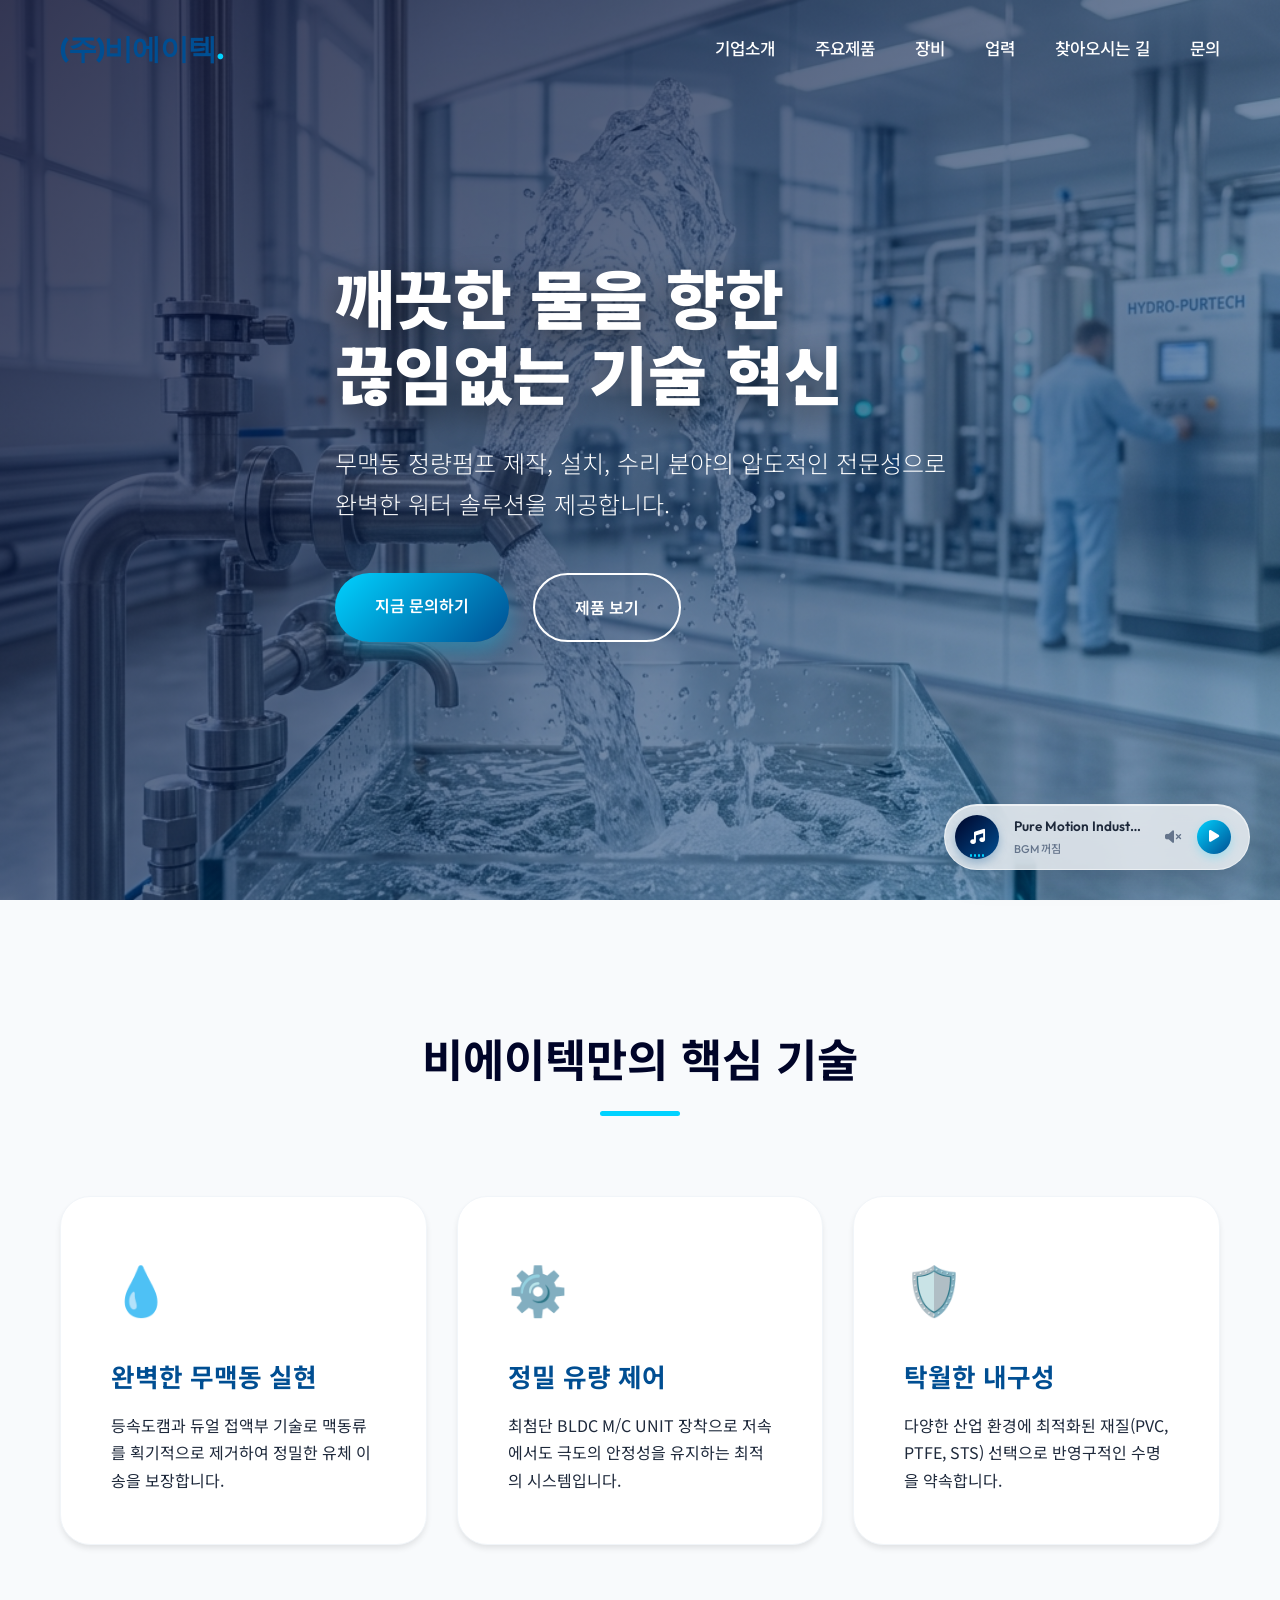
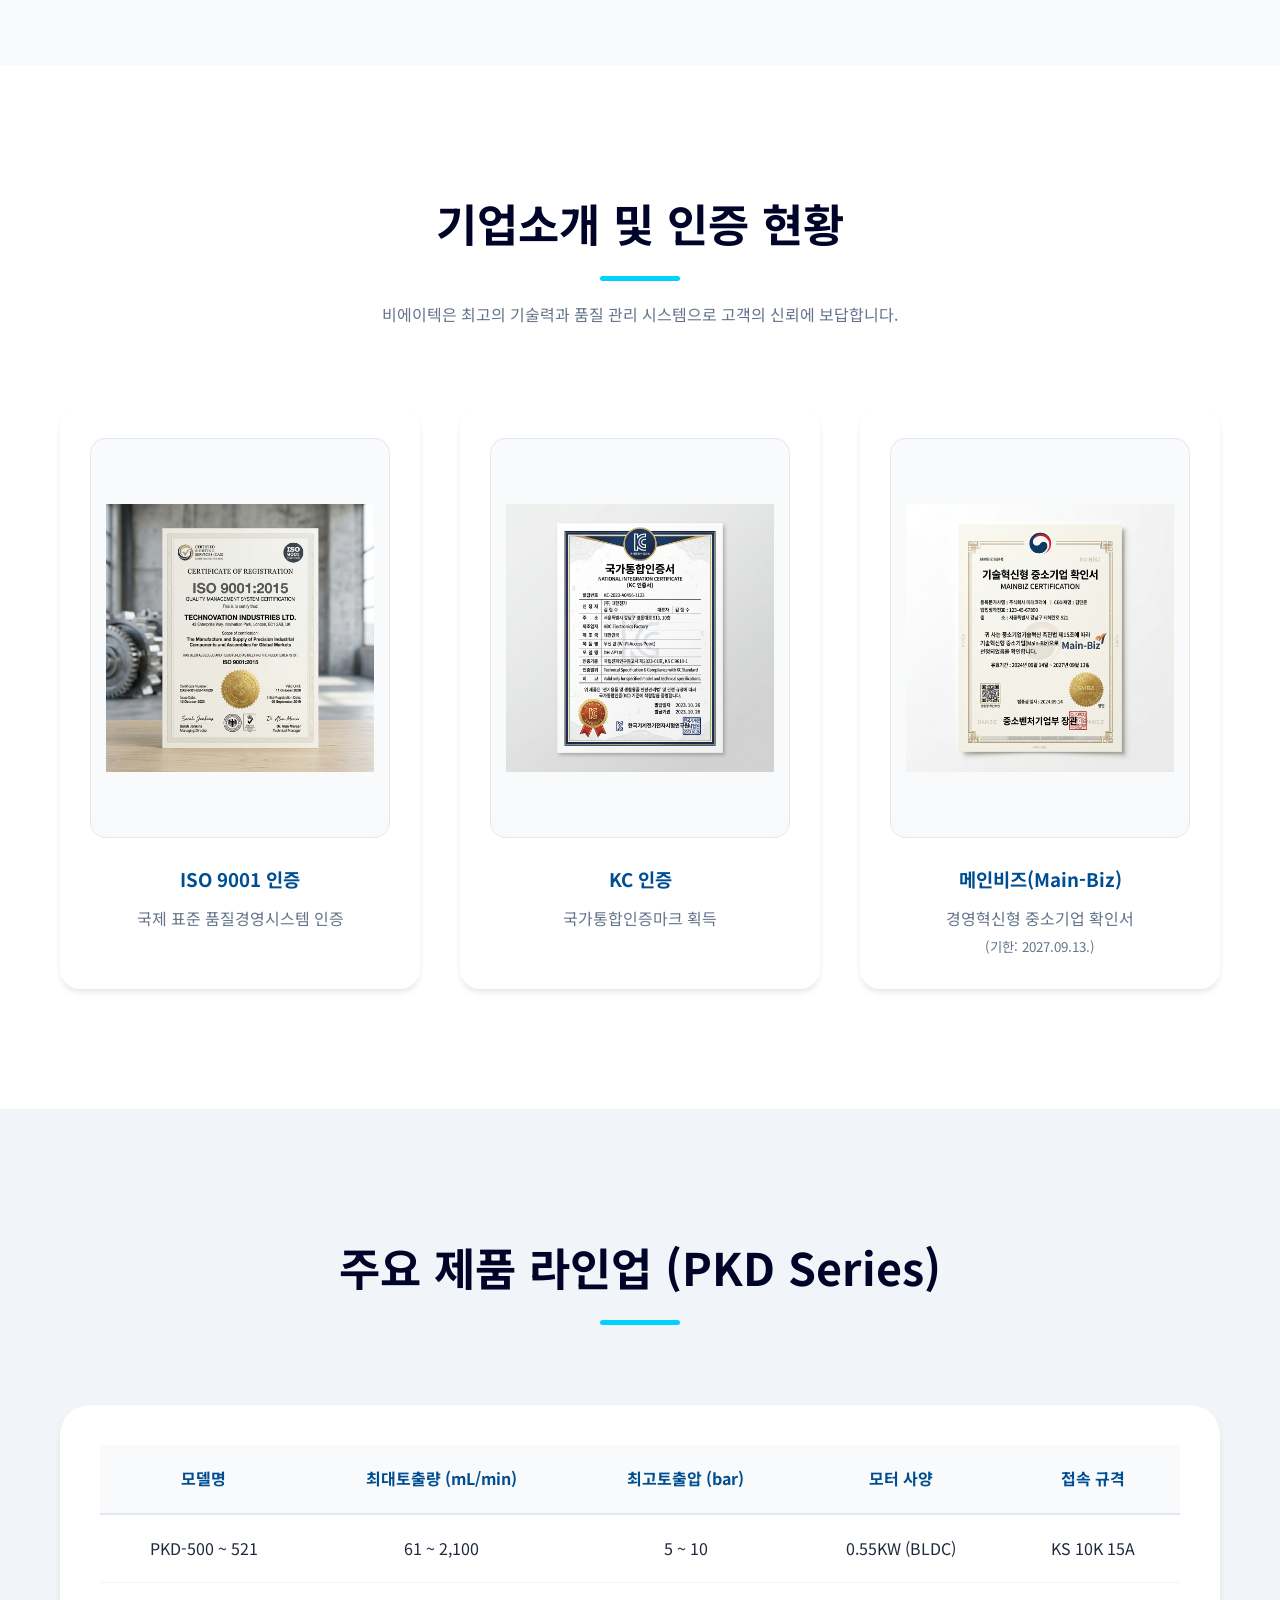
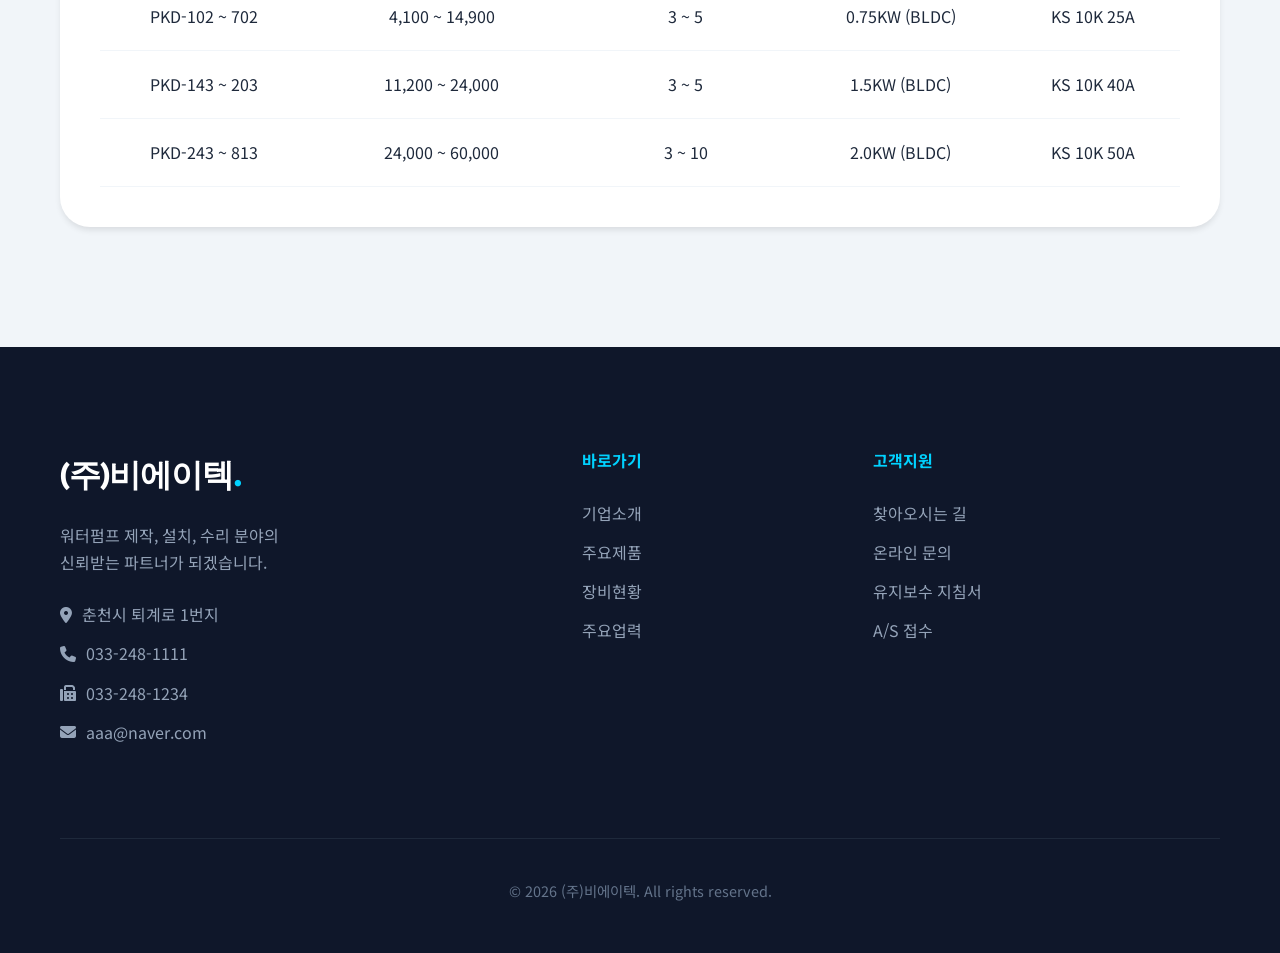
==== commit 01067d10: "Pure Motion Industrial.mp3파일의 노래가 누르지 않아도 사이트에  자동재생되도록 수정해줘." ====
--- a/Web_ebook/index.html
+++ b/Web_ebook/index.html
@@ -194,19 +194,6 @@
         </div>
     </footer>
 
-    <!-- Beautiful Welcome Entry Overlay for 100% Autoplay Bypass -->
-    <div class="welcome-overlay" id="welcome-overlay">
-        <div class="welcome-card">
-            <div class="welcome-logo">(주)비에이텍<span>.</span></div>
-            <h2>깨끗한 물을 향한 끊임없는 기술 혁신</h2>
-            <p>비에이텍 웹사이트에 오신 것을 환영합니다.<br>최상의 사용자 경험을 위해 배경음악(BGM)이 자동으로 재생됩니다.</p>
-            <button class="welcome-btn" id="welcome-enter-btn">
-                <span>홈페이지 입장하기</span>
-                <i class="fas fa-chevron-right"></i>
-            </button>
-        </div>
-    </div>
-
     <!-- Beautiful BGM Player -->
     <div id="bgm-player" class="bgm-player">
         <audio id="bgm-audio" src="Pure Motion Industrial.mp3" loop autoplay preload="auto"></audio>
